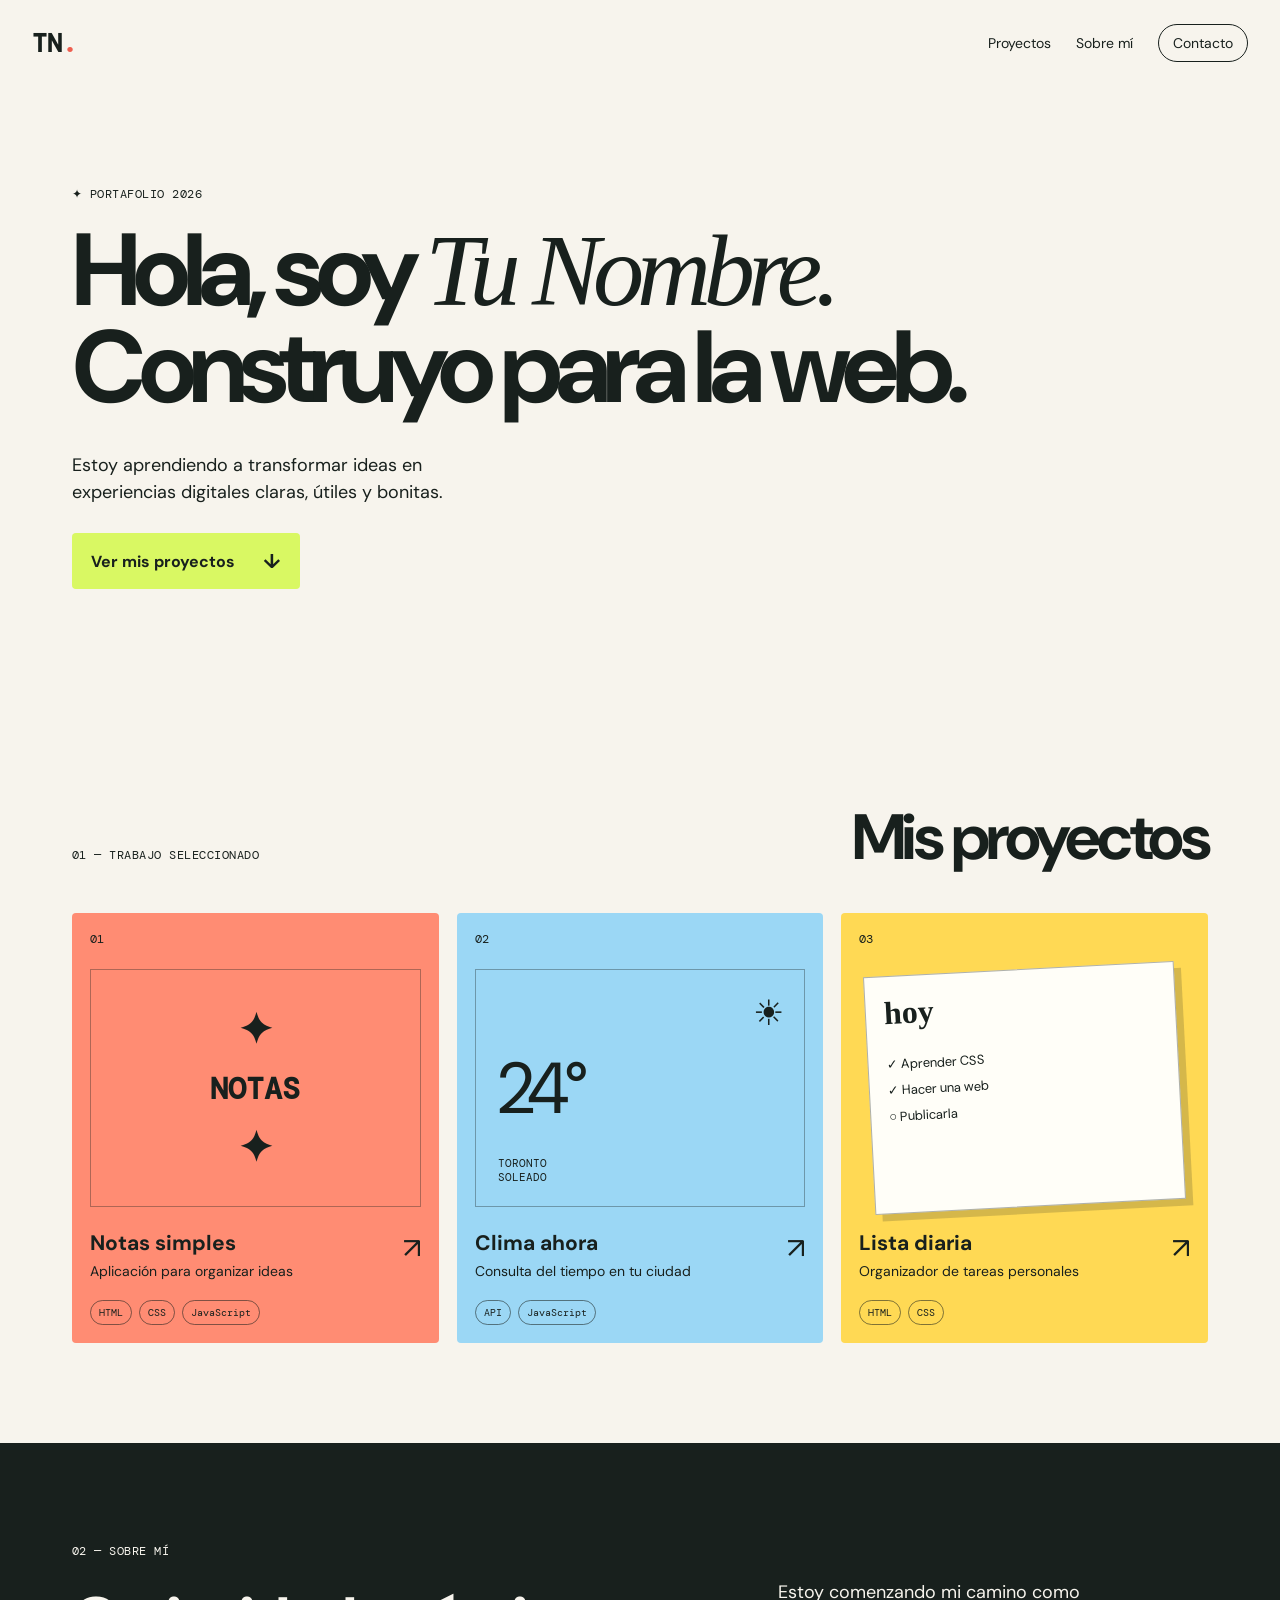
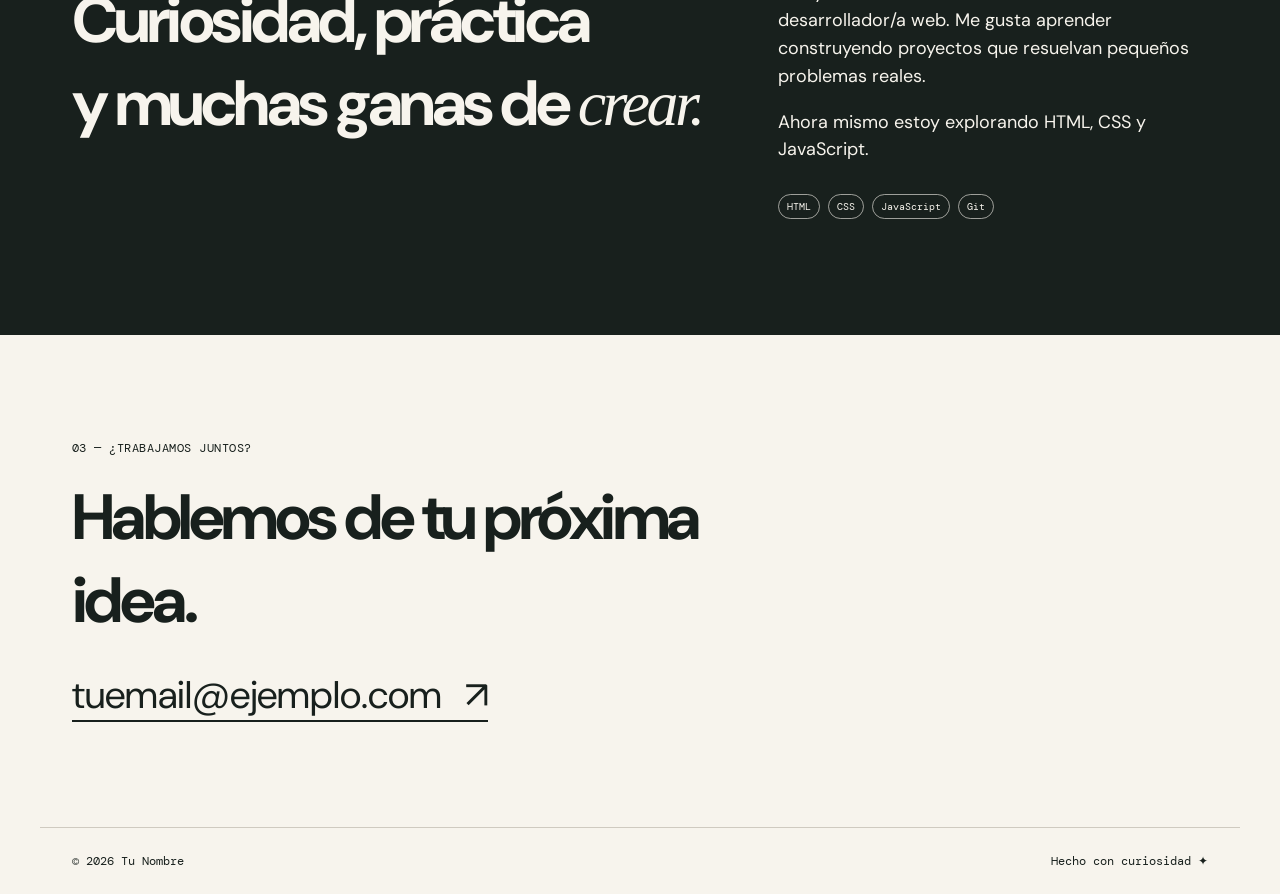
==== index.html @ d39b8217 "Portafolio" ====
<!doctype html>
<html lang="es">
  <head>
    <meta charset="UTF-8" />
    <meta name="viewport" content="width=device-width, initial-scale=1.0" />
    <meta name="description" content="Portafolio de Tu Nombre" />
    <title>Tu Nombre | Portafolio</title>
    <link rel="preconnect" href="https://fonts.googleapis.com" />
    <link rel="preconnect" href="https://fonts.gstatic.com" crossorigin />
    <link href="https://fonts.googleapis.com/css2?family=DM+Mono&family=DM+Sans:wght@400;500;700&display=swap" rel="stylesheet" />
    <link rel="stylesheet" href="styles.css" />
  </head>
  <body>
    <header class="header">
      <a class="logo" href="#inicio">TN<span>.</span></a>
      <nav aria-label="Navegación principal">
        <a href="#proyectos">Proyectos</a>
        <a href="#sobre-mi">Sobre mí</a>
        <a class="nav-contacto" href="#contacto">Contacto</a>
      </nav>
    </header>

    <main>
      <section class="hero" id="inicio">
        <p class="eyebrow">✦ PORTAFOLIO 2026</p>
        <h1>Hola, soy <em>Tu Nombre.</em><br />Construyo para la web.</h1>
        <p class="intro">Estoy aprendiendo a transformar ideas en experiencias digitales claras, útiles y bonitas.</p>
        <a class="button" href="#proyectos">Ver mis proyectos <span>↓</span></a>
      </section>

      <section class="projects section" id="proyectos">
        <div class="section-title">
          <p class="eyebrow">01 — TRABAJO SELECCIONADO</p>
          <h2>Mis proyectos</h2>
        </div>
        <div class="project-grid">
          <article class="project-card coral">
            <div class="project-number">01</div>
            <div class="project-art art-notes"><span>✦</span><span>NOTAS</span><span>✦</span></div>
            <div class="project-info">
              <div><h3>Notas simples</h3><p>Aplicación para organizar ideas</p></div>
              <a href="#" aria-label="Ver proyecto Notas simples">↗</a>
            </div>
            <div class="tags"><span>HTML</span><span>CSS</span><span>JavaScript</span></div>
          </article>

          <article class="project-card blue">
            <div class="project-number">02</div>
            <div class="project-art art-weather"><span>24°</span><small>TORONTO<br />SOLEADO</small><i>☀</i></div>
            <div class="project-info">
              <div><h3>Clima ahora</h3><p>Consulta del tiempo en tu ciudad</p></div>
              <a href="#" aria-label="Ver proyecto Clima ahora">↗</a>
            </div>
            <div class="tags"><span>API</span><span>JavaScript</span></div>
          </article>

          <article class="project-card yellow">
            <div class="project-number">03</div>
            <div class="project-art art-tasks"><span>hoy</span><div>✓ Aprender CSS<br />✓ Hacer una web<br />○ Publicarla</div></div>
            <div class="project-info">
              <div><h3>Lista diaria</h3><p>Organizador de tareas personales</p></div>
              <a href="#" aria-label="Ver proyecto Lista diaria">↗</a>
            </div>
            <div class="tags"><span>HTML</span><span>CSS</span></div>
          </article>
        </div>
      </section>

      <section class="about section" id="sobre-mi">
        <p class="eyebrow">02 — SOBRE MÍ</p>
        <div class="about-content">
          <h2>Curiosidad, práctica<br />y muchas ganas de <em>crear.</em></h2>
          <div>
            <p>Estoy comenzando mi camino como desarrollador/a web. Me gusta aprender construyendo proyectos que resuelvan pequeños problemas reales.</p>
            <p>Ahora mismo estoy explorando HTML, CSS y JavaScript.</p>
            <ul class="skills"><li>HTML</li><li>CSS</li><li>JavaScript</li><li>Git</li></ul>
          </div>
        </div>
      </section>

      <section class="contact" id="contacto">
        <p class="eyebrow">03 — ¿TRABAJAMOS JUNTOS?</p>
        <h2>Hablemos de tu próxima idea.</h2>
        <a href="mailto:tuemail@ejemplo.com">tuemail@ejemplo.com <span>↗</span></a>
      </section>
    </main>

    <footer><span>© 2026 Tu Nombre</span><span>Hecho con curiosidad ✦</span></footer>
  </body>
</html>
---- styles.css ----
:root {
  --ink:#18201d;
  --paper:#f7f4ed;
  --lime:#d9f863;
  --coral:#ff8c73;
  --blue:#9bd7f5;
  --yellow:#ffd954;
}

* {
  box-sizing:border-box;
}

html {
  scroll-behavior:smooth;
}

body {
  margin:0;
  color:var(--ink);
  background:var(--paper);
  font-family:"DM Sans",sans-serif;
}

.header {
  width:100%;
  padding:24px 32px;
  display:flex;
  justify-content:space-between;
  align-items:center;
  position: sticky;
  top:0;
  z-index:100;
  background:var(--paper);
}

.logo {
  font:700 25px "DM Mono",monospace;
  color:inherit;
  text-decoration:none;
}

.logo span {
  color:#ee5f50;
}

nav {
  display:flex;
  gap:25px;
  align-items:center;
}

nav a {
  color:inherit;
  text-decoration:none;
  font-size:14px;
}

.nav-contacto {
  border:1px solid var(--ink);
  padding:9px 14px;
  border-radius:30px;
}

.hero,.section,.contact {
  max-width:1200px;
  margin:auto;
  padding-left:32px;
  padding-right:32px;
}

.hero {
  min-height:610px;
  padding-top:100px;
}

.eyebrow {
  font:12px "DM Mono",monospace;
  letter-spacing:.04em;
  margin:0 0 20px;
}

.hero h1 {
  font-size:clamp(50px,8vw,106px);
  letter-spacing:-.07em;
  line-height:.94;
  margin:0;
  max-width:900px;
}

.hero em,.about em {
  font-family:Georgia,serif;
  font-weight:400;
}
.intro {
  max-width:430px;
  line-height:1.55;
  font-size:18px;
  margin:36px 0 26px;
}

.button {
  display:inline-flex;
  gap:28px;
  align-items:center;
  text-decoration:none;
  color:var(--ink);
  background:var(--lime);
  padding:15px 19px;
  border-radius:4px;
  font-weight:700;
}
.button span {
  font-size:20px;
}

.section {
  padding-top:100px;
  padding-bottom:100px;
}
.section-title {
  display:flex;
  justify-content:space-between;
  align-items:baseline;
  margin-bottom:30px;
}
.section h2,.contact h2 {
  font-size:clamp(35px,5vw,65px);
  letter-spacing:-.055em;
  margin:0;
}

.project-grid {
  display:grid;
  grid-template-columns:repeat(3,1fr);
  gap:18px;
}
.project-card {
  position:relative;
  border-radius:4px;
  padding:18px;
  min-height:430px;
  display:flex;
  flex-direction:column;
}
.coral {
  background:var(--coral);
}
.blue {
  background:var(--blue);
}
.yellow {
  background:var(--yellow);
}
.project-number {
  font:12px "DM Mono",monospace;
}
.project-art {
  flex:1;
  margin:22px 0;
  border:1px solid rgba(24,32,29,.35);
  display:flex;
  align-items:center;
  justify-content:center;
}
.project-info {
  display:flex;
  justify-content:space-between;
  gap:10px;
}
.project-info h3 {
  font-size:21px;
  margin:0;
}
.project-info p {
  font-size:14px;
  margin:5px 0 0;
}
.project-info a {
  color:inherit;
  text-decoration:none;
  font-size:29px;
}
.tags {
  display:flex;
  gap:7px;
  margin-top:20px;
}
.tags span,.skills li {
  border:1px solid rgba(24,32,29,.55);
  border-radius:99px;
  padding:5px 8px;
  font:10px "DM Mono",monospace;
  list-style:none;
}

.art-notes {
  font:700 30px "DM Mono",monospace;
  flex-direction:column;
  gap:12px;
}
.art-notes span:first-child,.art-notes span:last-child {
  font-size:42px;
}
.art-weather {
  position:relative;
  justify-content:flex-start;
  padding:22px;
}
.art-weather span {
  font-size:72px;
  letter-spacing:-.09em;
}
.art-weather small {
  position:absolute;
  bottom:22px;
  line-height:1.4;
  font:11px "DM Mono",monospace;
}
.art-weather i {
  position:absolute;
  right:20px;
  top:20px;
  font-size:35px;
  font-style:normal;
}
.art-tasks {
  background:#fffef8;
  margin:22px 10px;
  padding:18px;
  display:block;
  box-shadow:7px 7px 0 rgba(24,32,29,.18);
  transform:rotate(-3deg);
}
.art-tasks span {
  font:700 32px Georgia,serif;
}
.art-tasks div {
  margin-top:20px;
  line-height:2;
  font-size:13px;
}

.about {
  background:var(--ink);
  color:var(--paper);
  max-width:none;
  padding-left:max(32px, calc((100% - 1136px)/2));
  padding-right:max(32px, calc((100% - 1136px)/2));
}
.about-content {
  display:grid;
  grid-template-columns:1.2fr .8fr;
  gap:60px;
}
.about-content p {
  font-size:18px;
  line-height:1.55;
  margin-top:0;
}
.skills {
  padding:0;
  display:flex;
  flex-wrap:wrap;
  gap:8px;
  margin-top:30px;
}
.skills li {
  border-color:rgba(247,244,237,.6);
}

.contact {
  padding-top:105px;
  padding-bottom:105px;
}
.contact h2 {
  max-width:720px;
}
.contact > a {
  color:inherit;
  font-size:clamp(24px,3vw,39px);
  text-decoration:none;
  display:inline-block;
  margin-top:28px;
  border-bottom:2px solid;
}
.contact > a span {
  margin-left:15px;
}
footer {
  max-width:1200px;
  padding:25px 32px;
  margin:auto;
  display:flex;
  justify-content:space-between;
  border-top:1px solid #cfcac0;
  font:12px "DM Mono",monospace;
}

@media (max-width:700px) {
  .header {
    padding:20px;
  }
  nav {
    gap:14px;
  }
  nav a:not(.nav-contacto) {
    display:none;
  }
  .hero,.section,.contact {
    padding-left:20px;
    padding-right:20px;
  }
  .hero {
    min-height:560px;
    padding-top:80px;
  }
  .project-grid,.about-content {
    grid-template-columns:1fr;
  }
  .project-card {
    min-height:360px;
  }
  .section {
    padding-top:70px;
    padding-bottom:70px;
  }
  .about {
    padding-left:20px;
    padding-right:20px;
  }
  .about-content {
    gap:30px;
  }
  footer {
    padding:20px;
  }
  .contact {
    padding-top:75px;
    padding-bottom:75px;
  }

}
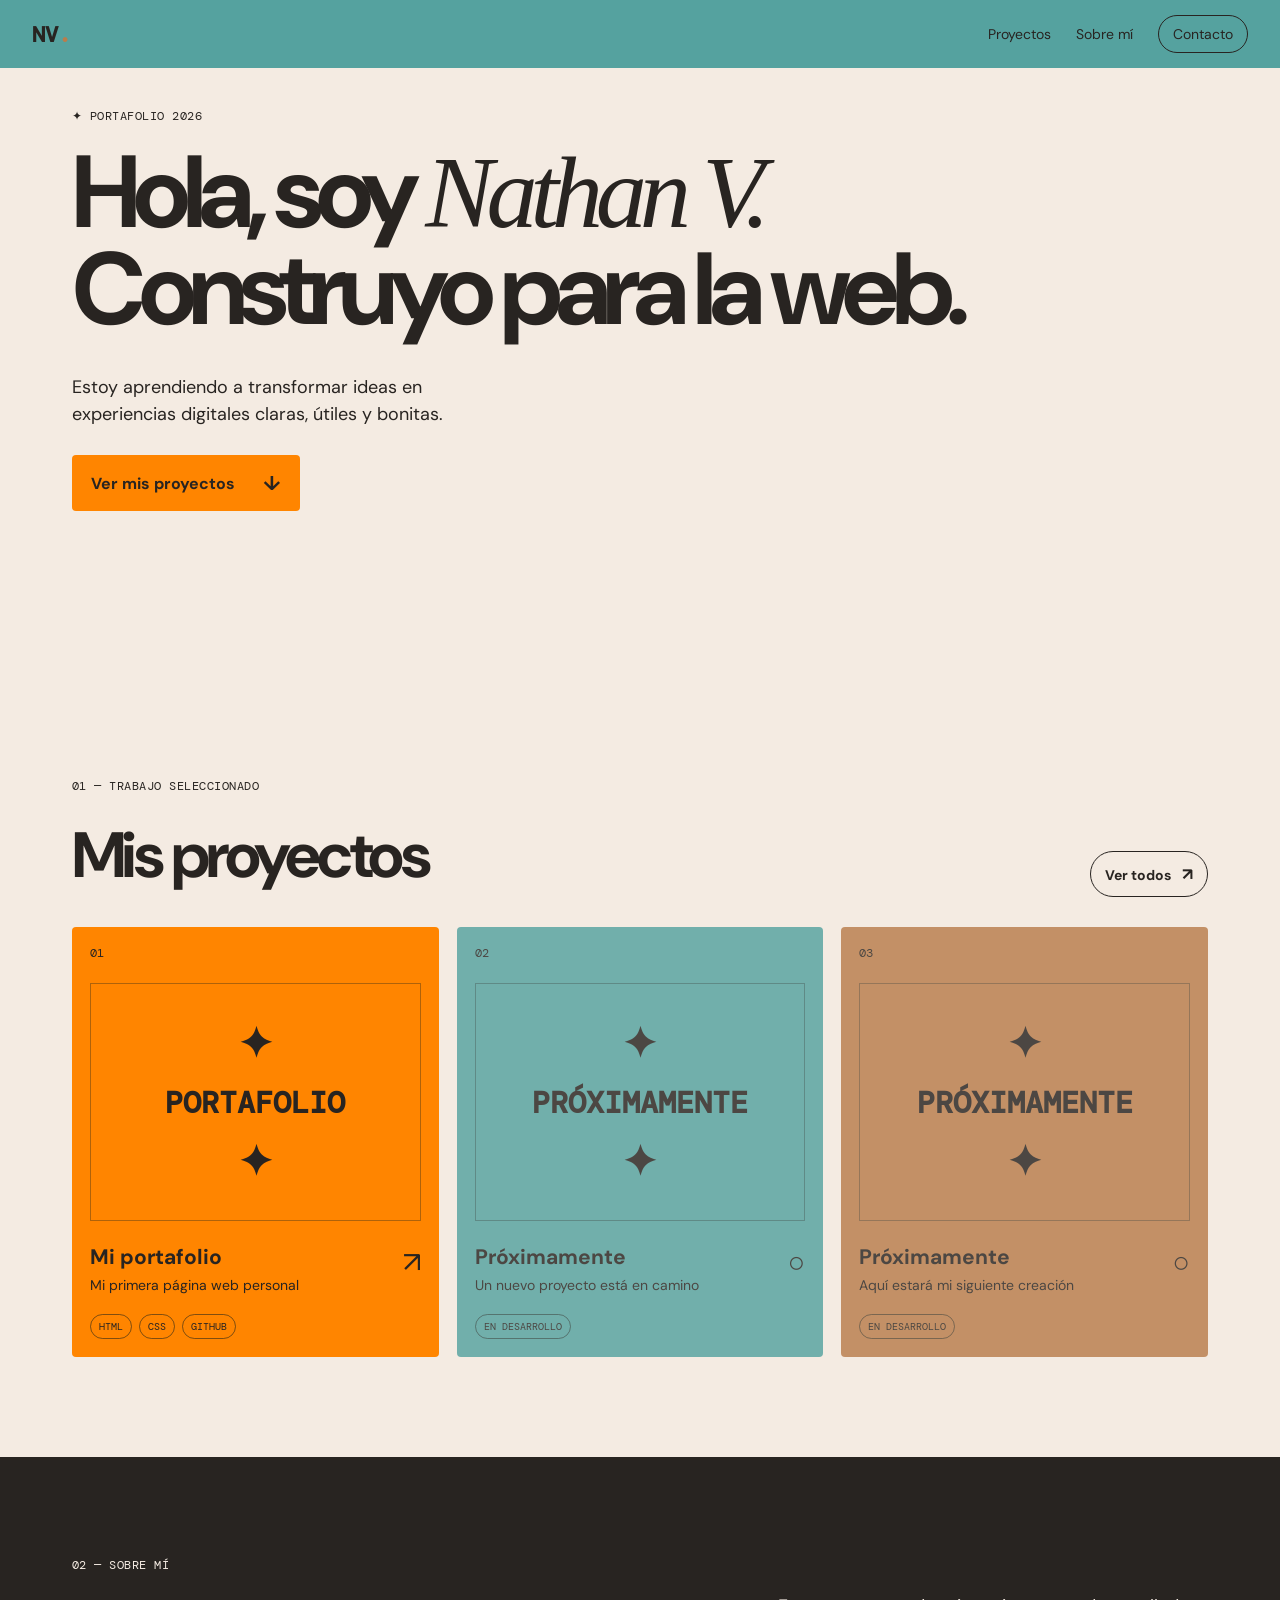
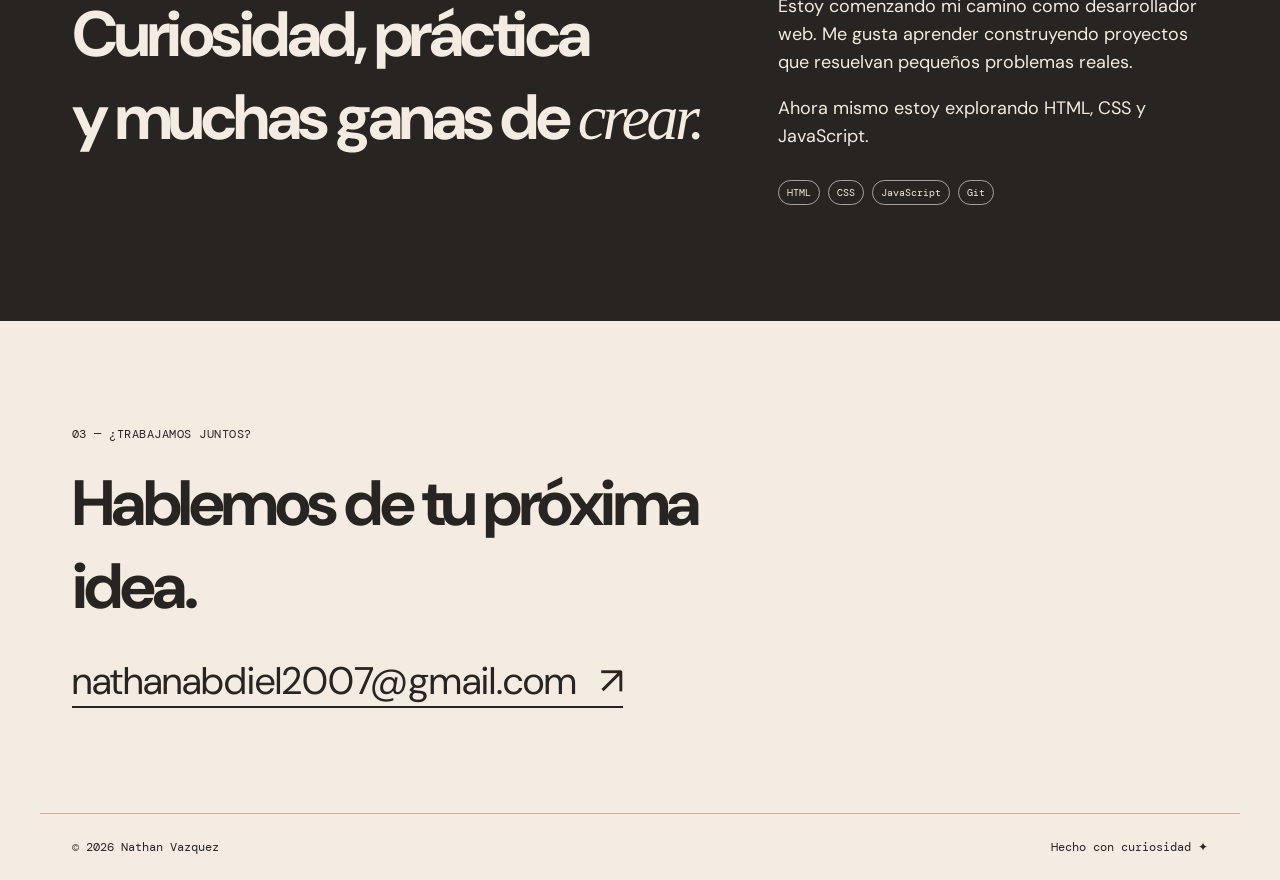
==== commit aa03fb71: "Portafolio" ====
--- a/index.html
+++ b/index.html
@@ -3,8 +3,8 @@
   <head>
     <meta charset="UTF-8" />
     <meta name="viewport" content="width=device-width, initial-scale=1.0" />
-    <meta name="description" content="Portafolio de Tu Nombre" />
-    <title>Tu Nombre | Portafolio</title>
+    <meta name="description" content="Portafolio" />
+    <title>Nathan V | Portafolio</title>
     <link rel="preconnect" href="https://fonts.googleapis.com" />
     <link rel="preconnect" href="https://fonts.gstatic.com" crossorigin />
     <link href="https://fonts.googleapis.com/css2?family=DM+Mono&family=DM+Sans:wght@400;500;700&display=swap" rel="stylesheet" />
@@ -12,7 +12,7 @@
   </head>
   <body>
     <header class="header">
-      <a class="logo" href="#inicio">TN<span>.</span></a>
+      <a class="logo" href="#inicio">NV<span>.</span></a>
       <nav aria-label="Navegación principal">
         <a href="#proyectos">Proyectos</a>
         <a href="#sobre-mi">Sobre mí</a>
@@ -23,47 +23,20 @@
     <main>
       <section class="hero" id="inicio">
         <p class="eyebrow">✦ PORTAFOLIO 2026</p>
-        <h1>Hola, soy <em>Tu Nombre.</em><br />Construyo para la web.</h1>
+        <h1>Hola, soy <em>Nathan V.</em><br />Construyo para la web.</h1>
         <p class="intro">Estoy aprendiendo a transformar ideas en experiencias digitales claras, útiles y bonitas.</p>
         <a class="button" href="#proyectos">Ver mis proyectos <span>↓</span></a>
       </section>
 
       <section class="projects section" id="proyectos">
         <div class="section-title">
-          <p class="eyebrow">01 — TRABAJO SELECCIONADO</p>
-          <h2>Mis proyectos</h2>
+          <div>
+            <p class="eyebrow">01 — TRABAJO SELECCIONADO</p>
+            <h2>Mis proyectos</h2>
+          </div>
+          <a class="see-all" href="proyectos.html">Ver todos <span>↗</span></a>
         </div>
-        <div class="project-grid">
-          <article class="project-card coral">
-            <div class="project-number">01</div>
-            <div class="project-art art-notes"><span>✦</span><span>NOTAS</span><span>✦</span></div>
-            <div class="project-info">
-              <div><h3>Notas simples</h3><p>Aplicación para organizar ideas</p></div>
-              <a href="#" aria-label="Ver proyecto Notas simples">↗</a>
-            </div>
-            <div class="tags"><span>HTML</span><span>CSS</span><span>JavaScript</span></div>
-          </article>
-
-          <article class="project-card blue">
-            <div class="project-number">02</div>
-            <div class="project-art art-weather"><span>24°</span><small>TORONTO<br />SOLEADO</small><i>☀</i></div>
-            <div class="project-info">
-              <div><h3>Clima ahora</h3><p>Consulta del tiempo en tu ciudad</p></div>
-              <a href="#" aria-label="Ver proyecto Clima ahora">↗</a>
-            </div>
-            <div class="tags"><span>API</span><span>JavaScript</span></div>
-          </article>
-
-          <article class="project-card yellow">
-            <div class="project-number">03</div>
-            <div class="project-art art-tasks"><span>hoy</span><div>✓ Aprender CSS<br />✓ Hacer una web<br />○ Publicarla</div></div>
-            <div class="project-info">
-              <div><h3>Lista diaria</h3><p>Organizador de tareas personales</p></div>
-              <a href="#" aria-label="Ver proyecto Lista diaria">↗</a>
-            </div>
-            <div class="tags"><span>HTML</span><span>CSS</span></div>
-          </article>
-        </div>
+        <div class="project-grid" data-project-list="recent"></div>
       </section>
 
       <section class="about section" id="sobre-mi">
@@ -71,7 +44,7 @@
         <div class="about-content">
           <h2>Curiosidad, práctica<br />y muchas ganas de <em>crear.</em></h2>
           <div>
-            <p>Estoy comenzando mi camino como desarrollador/a web. Me gusta aprender construyendo proyectos que resuelvan pequeños problemas reales.</p>
+            <p>Estoy comenzando mi camino como desarrollador web. Me gusta aprender construyendo proyectos que resuelvan pequeños problemas reales.</p>
             <p>Ahora mismo estoy explorando HTML, CSS y JavaScript.</p>
             <ul class="skills"><li>HTML</li><li>CSS</li><li>JavaScript</li><li>Git</li></ul>
           </div>
@@ -81,10 +54,11 @@
       <section class="contact" id="contacto">
         <p class="eyebrow">03 — ¿TRABAJAMOS JUNTOS?</p>
         <h2>Hablemos de tu próxima idea.</h2>
-        <a href="mailto:tuemail@ejemplo.com">tuemail@ejemplo.com <span>↗</span></a>
+        <a href="mailto:nathanabdiel2007@gmail.com">nathanabdiel2007@gmail.com <span>↗</span></a>
       </section>
     </main>
 
-    <footer><span>© 2026 Tu Nombre</span><span>Hecho con curiosidad ✦</span></footer>
+    <footer><span>© 2026 Nathan Vazquez</span><span>Hecho con curiosidad ✦</span></footer>
+    <script src="projects.js"></script>
   </body>
 </html>
--- a/styles.css
+++ b/styles.css
@@ -1,10 +1,11 @@
 :root {
-  --ink:#18201d;
-  --paper:#f7f4ed;
-  --lime:#d9f863;
-  --coral:#ff8c73;
-  --blue:#9bd7f5;
-  --yellow:#ffd954;
+  --ink:#282421;
+  --paper:#f4ebe2;
+  --teal-dark:#786a5f;
+  --lime:#16dce2;
+  --coral:#ff8500;
+  --blue:#55a29f;
+  --yellow:#b97d4b;
 }
 
 * {
@@ -24,24 +25,28 @@
 
 .header {
   width:100%;
-  padding:24px 32px;
+  padding:15px 32px;
   display:flex;
   justify-content:space-between;
   align-items:center;
   position: sticky;
   top:0;
   z-index:100;
-  background:var(--paper);
+  background:var(--blue);
+  transition:transform 220ms ease;
+}
+.header.is-hidden {
+  transform:translateY(-100%);
 }
 
 .logo {
-  font:700 25px "DM Mono",monospace;
+  font:700 22px "DM Mono",monospace;
   color:inherit;
   text-decoration:none;
 }
 
 .logo span {
-  color:#ee5f50;
+  color:var(--yellow);
 }
 
 nav {
@@ -71,7 +76,7 @@
 
 .hero {
   min-height:610px;
-  padding-top:100px;
+  padding-top:40px;
 }
 
 .eyebrow {
@@ -105,7 +110,7 @@
   align-items:center;
   text-decoration:none;
   color:var(--ink);
-  background:var(--lime);
+  background:var(--coral);
   padding:15px 19px;
   border-radius:4px;
   font-weight:700;
@@ -121,8 +126,21 @@
 .section-title {
   display:flex;
   justify-content:space-between;
-  align-items:baseline;
+  align-items:end;
   margin-bottom:30px;
+}
+.see-all {
+  padding:11px 14px;
+  color:var(--ink);
+  border:1px solid var(--ink);
+  border-radius:30px;
+  font-size:14px;
+  font-weight:700;
+  text-decoration:none;
+}
+.see-all span {
+  margin-left:8px;
+  font-size:17px;
 }
 .section h2,.contact h2 {
   font-size:clamp(35px,5vw,65px);
@@ -142,6 +160,22 @@
   min-height:430px;
   display:flex;
   flex-direction:column;
+  transition:transform 180ms ease, box-shadow 180ms ease;
+}
+.project-card-link {
+  display:block;
+  color:inherit;
+  text-decoration:none;
+}
+@media (hover:hover) {
+  .project-card:not(.is-coming-soon):hover {
+    z-index:1;
+    box-shadow:0 12px 24px rgba(24,32,29,.16);
+    transform:scale(1.025);
+  }
+}
+.project-card.is-coming-soon {
+  opacity:.82;
 }
 .coral {
   background:var(--coral);
@@ -176,7 +210,8 @@
   font-size:14px;
   margin:5px 0 0;
 }
-.project-info a {
+.project-info a,
+.project-link-icon {
   color:inherit;
   text-decoration:none;
   font-size:29px;
@@ -225,7 +260,7 @@
   font-style:normal;
 }
 .art-tasks {
-  background:#fffef8;
+  background:#faeee2;
   margin:22px 10px;
   padding:18px;
   display:block;
@@ -287,33 +322,76 @@
 .contact > a span {
   margin-left:15px;
 }
+.page-hero {
+  max-width:1200px;
+  margin:auto;
+  padding:40px 32px;
+}
+.page-hero h1 {
+  max-width:750px;
+  margin:0;
+  font-size:clamp(48px,7vw,90px);
+  line-height:.95;
+  letter-spacing:-.07em;
+}
+.page-hero p:last-child {
+  max-width:500px;
+  margin:28px 0 0;
+  font-size:18px;
+  line-height:1.55;
+}
+.all-projects {
+  max-width:1200px;
+  margin:auto;
+  padding:40px 32px 100px;
+}
 footer {
   max-width:1200px;
   padding:25px 32px;
   margin:auto;
   display:flex;
   justify-content:space-between;
-  border-top:1px solid #cfcac0;
+  border-top:1px solid #c9aca0;
   font:12px "DM Mono",monospace;
 }
 
 @media (max-width:700px) {
   .header {
-    padding:20px;
+    padding:12px 20px;
+  }
+  .logo {
+    font-size:21px;
   }
   nav {
     gap:14px;
   }
+  .nav-contacto {
+    padding:7px 11px;
+    font-size:13px;
+  }
   nav a:not(.nav-contacto) {
     display:none;
+  }
+  .section-title {
+    gap:18px;
+    align-items:flex-start;
+    flex-direction:column;
   }
   .hero,.section,.contact {
     padding-left:20px;
     padding-right:20px;
   }
+  .page-hero,
+  .all-projects {
+    padding-right:20px;
+    padding-left:20px;
+  }
+  .page-hero {
+    padding-top:30px;
+  }
   .hero {
     min-height:560px;
-    padding-top:80px;
+    padding-top:30px;
   }
   .project-grid,.about-content {
     grid-template-columns:1fr;
@@ -339,6 +417,10 @@
     padding-top:75px;
     padding-bottom:75px;
   }
-
-}
-
+  .contact > a {
+    max-width:100%;
+    font-size:clamp(15px,5vw,20px);
+    overflow-wrap:anywhere;
+  }
+
+}
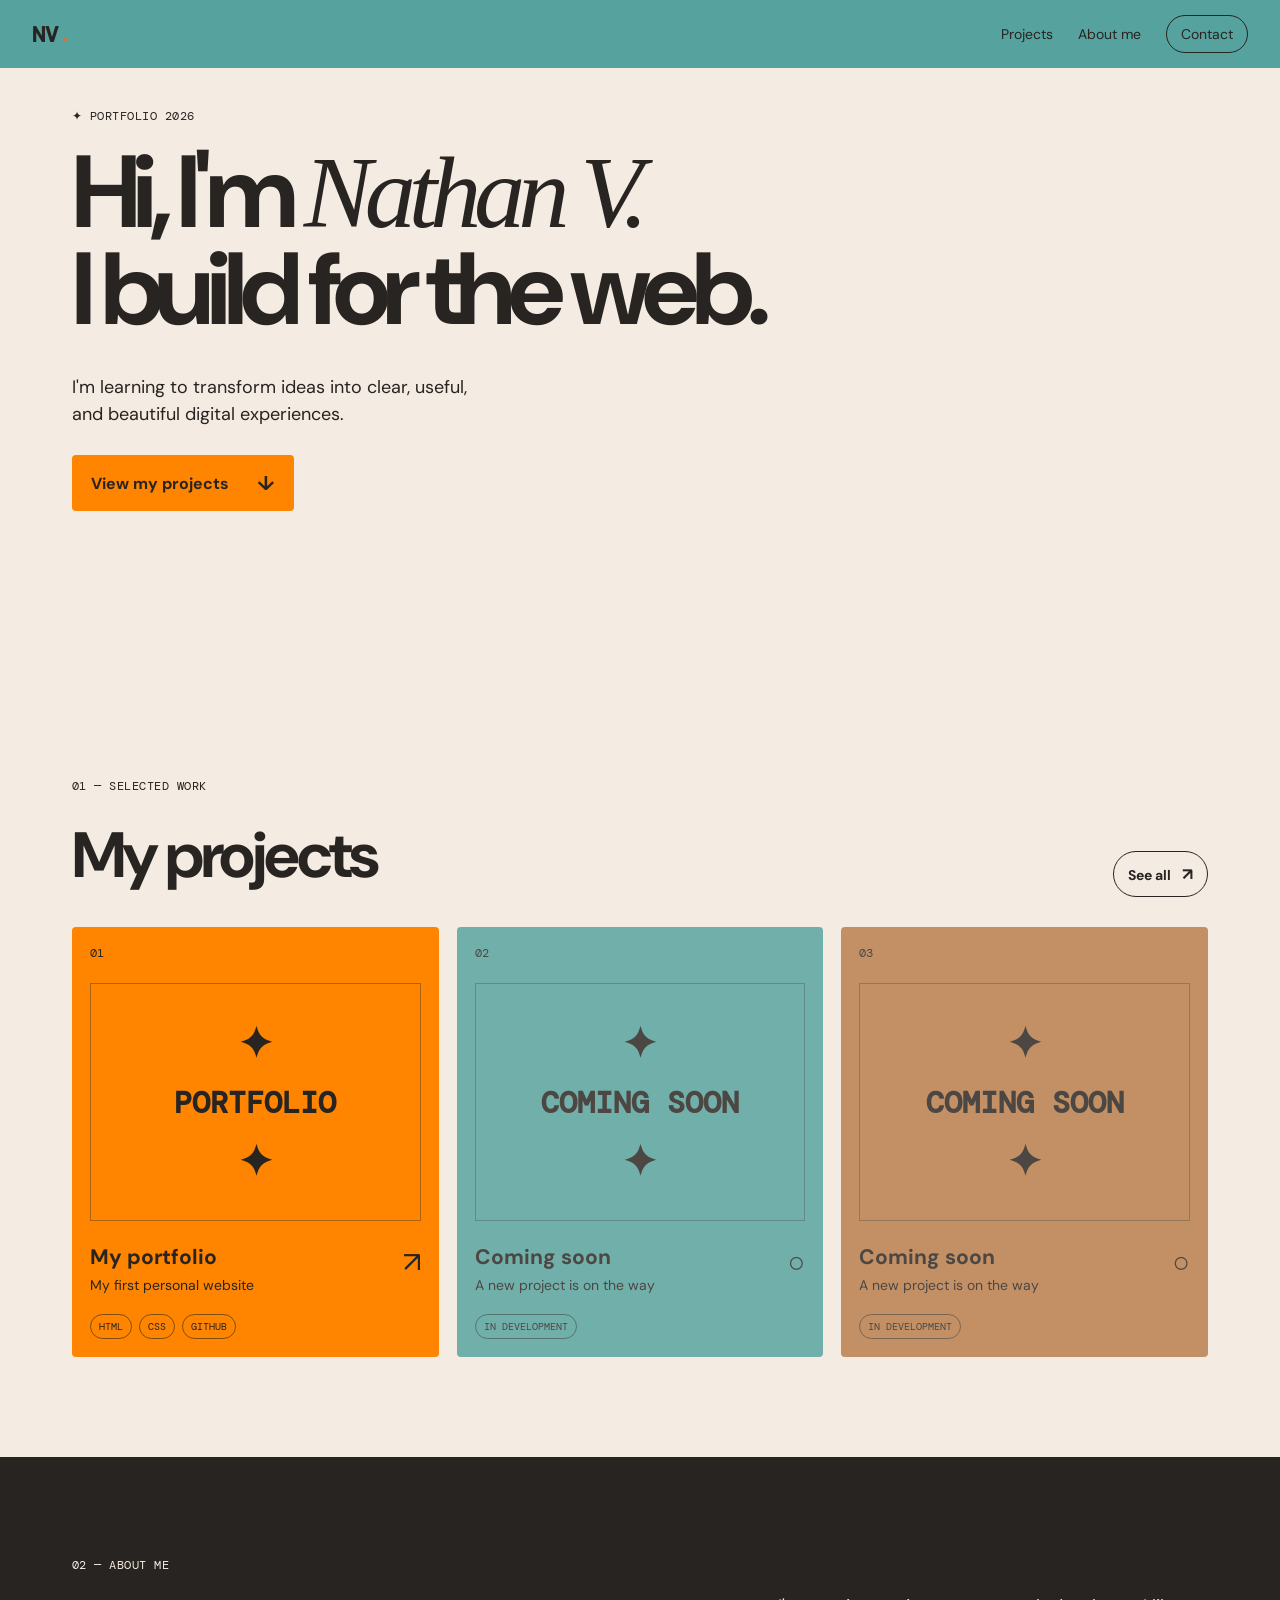
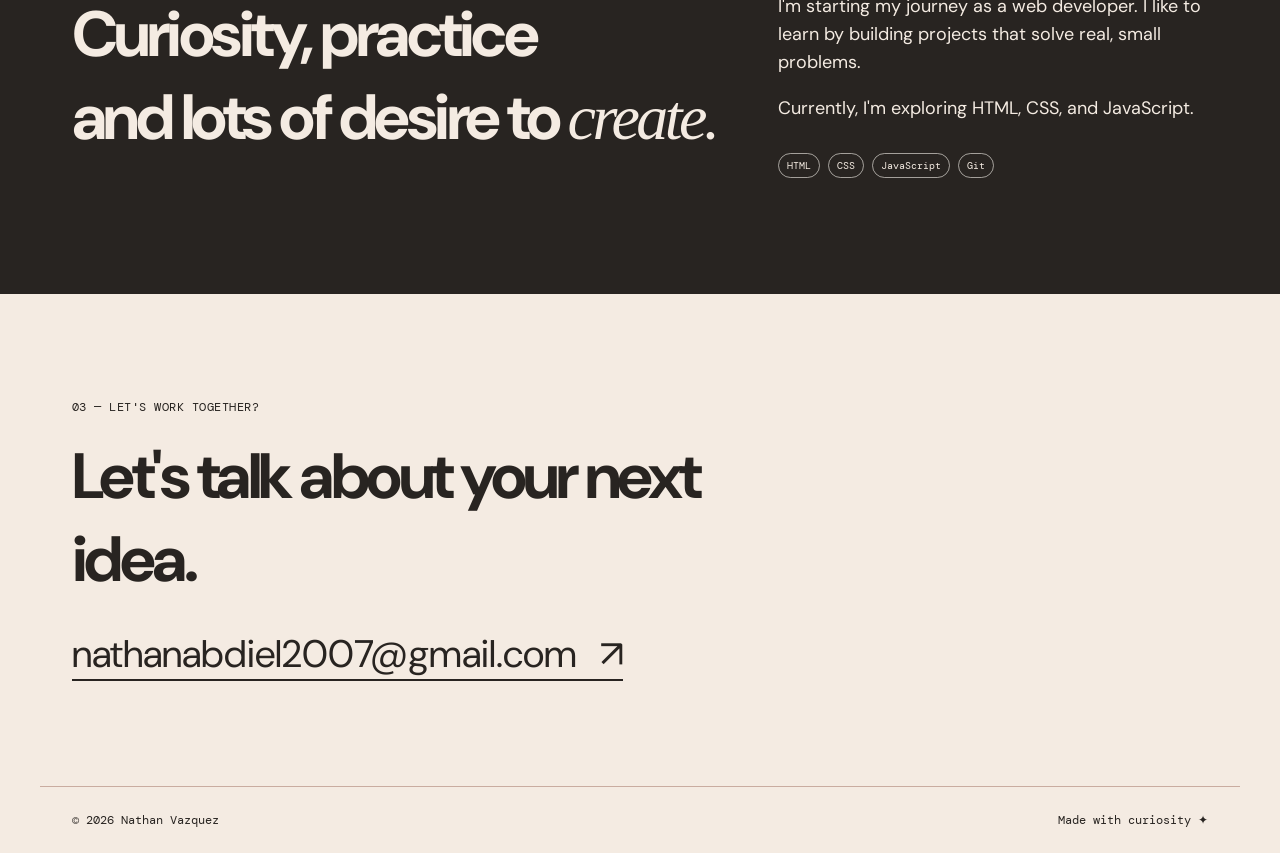
==== commit 4c05b6ed: "Actualizacion de idioma" ====
--- a/index.html
+++ b/index.html
@@ -4,7 +4,7 @@
     <meta charset="UTF-8" />
     <meta name="viewport" content="width=device-width, initial-scale=1.0" />
     <meta name="description" content="Portafolio" />
-    <title>Nathan V | Portafolio</title>
+    <title>Nathan V | Portfolio</title>
     <link rel="preconnect" href="https://fonts.googleapis.com" />
     <link rel="preconnect" href="https://fonts.gstatic.com" crossorigin />
     <link href="https://fonts.googleapis.com/css2?family=DM+Mono&family=DM+Sans:wght@400;500;700&display=swap" rel="stylesheet" />
@@ -14,51 +14,51 @@
     <header class="header">
       <a class="logo" href="#inicio">NV<span>.</span></a>
       <nav aria-label="Navegación principal">
-        <a href="#proyectos">Proyectos</a>
-        <a href="#sobre-mi">Sobre mí</a>
-        <a class="nav-contacto" href="#contacto">Contacto</a>
+        <a href="#proyectos">Projects</a>
+        <a href="#sobre-mi">About me</a>
+        <a class="nav-contacto" href="#contacto">Contact</a>
       </nav>
     </header>
 
     <main>
       <section class="hero" id="inicio">
-        <p class="eyebrow">✦ PORTAFOLIO 2026</p>
-        <h1>Hola, soy <em>Nathan V.</em><br />Construyo para la web.</h1>
-        <p class="intro">Estoy aprendiendo a transformar ideas en experiencias digitales claras, útiles y bonitas.</p>
-        <a class="button" href="#proyectos">Ver mis proyectos <span>↓</span></a>
+        <p class="eyebrow">✦ PORTFOLIO 2026</p>
+        <h1>Hi, I'm <em>Nathan V.</em><br />I build for the web.</h1>
+        <p class="intro">I'm learning to transform ideas into clear, useful, and beautiful digital experiences.</p>
+        <a class="button" href="#proyectos">View my projects <span>↓</span></a>
       </section>
 
       <section class="projects section" id="proyectos">
         <div class="section-title">
           <div>
-            <p class="eyebrow">01 — TRABAJO SELECCIONADO</p>
-            <h2>Mis proyectos</h2>
+            <p class="eyebrow">01 — SELECTED WORK</p>
+            <h2>My projects</h2>
           </div>
-          <a class="see-all" href="proyectos.html">Ver todos <span>↗</span></a>
+          <a class="see-all" href="proyectos.html">See all <span>↗</span></a>
         </div>
         <div class="project-grid" data-project-list="recent"></div>
       </section>
 
       <section class="about section" id="sobre-mi">
-        <p class="eyebrow">02 — SOBRE MÍ</p>
+        <p class="eyebrow">02 — ABOUT ME</p>
         <div class="about-content">
-          <h2>Curiosidad, práctica<br />y muchas ganas de <em>crear.</em></h2>
+          <h2>Curiosity, practice<br />and lots of desire to <em>create.</em></h2>
           <div>
-            <p>Estoy comenzando mi camino como desarrollador web. Me gusta aprender construyendo proyectos que resuelvan pequeños problemas reales.</p>
-            <p>Ahora mismo estoy explorando HTML, CSS y JavaScript.</p>
+            <p>I'm starting my journey as a web developer. I like to learn by building projects that solve real, small problems.</p>
+            <p>Currently, I'm exploring HTML, CSS, and JavaScript.</p>
             <ul class="skills"><li>HTML</li><li>CSS</li><li>JavaScript</li><li>Git</li></ul>
           </div>
         </div>
       </section>
 
       <section class="contact" id="contacto">
-        <p class="eyebrow">03 — ¿TRABAJAMOS JUNTOS?</p>
-        <h2>Hablemos de tu próxima idea.</h2>
+        <p class="eyebrow">03 — LET'S WORK TOGETHER?</p>
+        <h2>Let's talk about your next idea.</h2>
         <a href="mailto:nathanabdiel2007@gmail.com">nathanabdiel2007@gmail.com <span>↗</span></a>
       </section>
     </main>
 
-    <footer><span>© 2026 Nathan Vazquez</span><span>Hecho con curiosidad ✦</span></footer>
+    <footer><span>© 2026 Nathan Vazquez</span><span>Made with curiosity ✦</span></footer>
     <script src="projects.js"></script>
   </body>
 </html>
